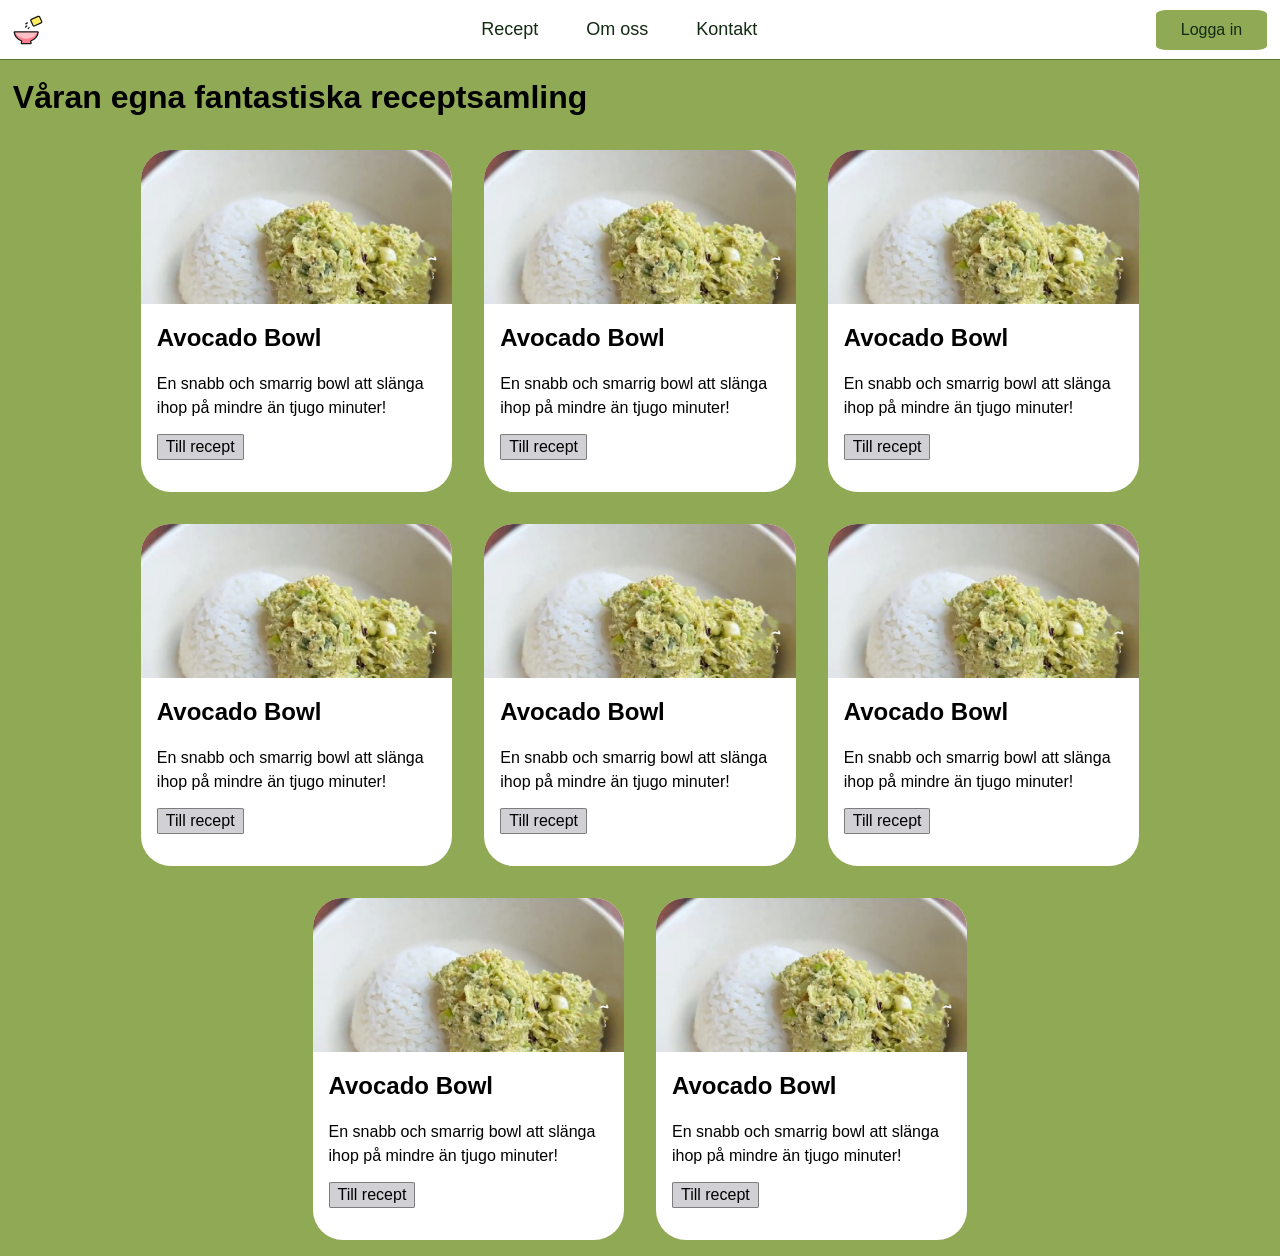
==== Recipe/home.html @ 4cb99a6f "adding homepage with cards" ====
<!DOCTYPE html>
<html lang="sv">

<head>
  <meta charset='utf-8'>
  <meta name='viewport' content='width' device-width, initial-scale=1'>
  <title>Recipes</title>
  <link rel='stylesheet' href='main.css'>
</head>

<body>

  <div class="navbar__top">
    <svg xmlns="http://www.w3.org/2000/svg" fill="none" viewBox="0 0 24 24" id="Seasoning-Food--Streamline-Ultimate"
      height="30" width="30">
      <desc>
        Seasoning Food Streamline Icon: https://streamlinehq.com
      </desc>
      <path fill="#ff808c"
        d="M20.1234 14.0086c0.0142 -0.0696 0.0127 -0.1416 -0.0044 -0.2106s-0.0493 -0.1334 -0.0945 -0.1883c-0.045 -0.055 -0.1017 -0.0992 -0.1661 -0.1295 -0.0643 -0.0303 -0.1346 -0.0458 -0.2056 -0.0455H1.4793c-0.071 -0.0002 -0.14115 0.0155 -0.20536 0.0458 -0.0642 0.0303 -0.12084 0.0746 -0.16581 0.1295 -0.04497 0.055 -0.07714 0.1193 -0.09417 0.1883 -0.01703 0.0688 -0.018499 0.1408 -0.0043 0.2103 0.28798 1.4915 0.95999 2.882 1.94967 4.0344 0.98968 1.1524 2.26279 2.0267 3.69367 2.5367 0.06172 0.022 0.11826 0.0565 0.16612 0.1011 0.04786 0.0448 0.08603 0.0988 0.11213 0.1589 0.02609 0.0602 0.03957 0.1249 0.03959 0.1904 0.00001 0.0656 -0.01343 0.1304 -0.0395 0.1905 -0.17854 0.4104 -0.271 0.8532 -0.27165 1.3008 0 0.1269 0.05039 0.2485 0.14008 0.3382 0.08969 0.0897 0.21134 0.1401 0.33817 0.1401H13.996c0.1269 0 0.2485 -0.0504 0.3382 -0.1401s0.1401 -0.2113 0.1401 -0.3382c-0.0002 -0.4492 -0.0926 -0.8936 -0.2717 -1.3056 -0.0264 -0.0602 -0.04 -0.1252 -0.0401 -0.1909 -0.0002 -0.0657 0.0132 -0.1308 0.0393 -0.1911 0.0261 -0.0603 0.0643 -0.1146 0.1125 -0.1595 0.048 -0.0448 0.1047 -0.0794 0.1667 -0.1013 1.4299 -0.5093 2.7024 -1.3827 3.6919 -2.5338 0.9894 -1.1512 1.6617 -2.5404 1.9505 -4.0306Z"
        stroke-width="1"></path>
      <path fill="#ffbfc5"
        d="M20.1234 14.0086c0.0142 -0.0696 0.0127 -0.1416 -0.0044 -0.2106s-0.0493 -0.1334 -0.0945 -0.1883c-0.045 -0.055 -0.1017 -0.0992 -0.1661 -0.1295 -0.0643 -0.0303 -0.1346 -0.0458 -0.2056 -0.0455H1.4793c-0.071 -0.0002 -0.14115 0.0155 -0.20536 0.0458 -0.0642 0.0303 -0.12084 0.0746 -0.16581 0.1295 -0.04497 0.055 -0.07714 0.1193 -0.09417 0.1883 -0.01703 0.0688 -0.018499 0.1408 -0.0043 0.2103 0.28798 1.4915 0.95999 2.882 1.94967 4.0344 0.98968 1.1524 2.26279 2.0267 3.69367 2.5367 0.06172 0.022 0.11826 0.0565 0.16612 0.1011 0.04786 0.0448 0.08603 0.0988 0.11213 0.1589 0.02609 0.0602 0.03957 0.1249 0.03959 0.1904 0.00001 0.0656 -0.01343 0.1304 -0.0395 0.1905 -0.17854 0.4104 -0.271 0.8532 -0.27165 1.3008 0 0.1269 0.05039 0.2485 0.14008 0.3382 0.08969 0.0897 0.21134 0.1401 0.33817 0.1401H13.996c0.1269 0 0.2485 -0.0504 0.3382 -0.1401s0.1401 -0.2113 0.1401 -0.3382c-0.0002 -0.4492 -0.0926 -0.8936 -0.2717 -1.3056 -0.0264 -0.0602 -0.04 -0.1252 -0.0401 -0.1909 -0.0002 -0.0657 0.0132 -0.1308 0.0393 -0.1911 0.0261 -0.0603 0.0643 -0.1146 0.1125 -0.1595 0.048 -0.0448 0.1047 -0.0794 0.1667 -0.1013 1.4299 -0.5093 2.7024 -1.3827 3.6919 -2.5338 0.9894 -1.1512 1.6617 -2.5404 1.9505 -4.0306Z"
        stroke-width="1"></path>
      <path fill="#ff808c"
        d="M20.0248 13.6088c-0.0451 -0.0548 -0.102 -0.0989 -0.1664 -0.129 -0.0643 -0.0302 -0.1346 -0.0456 -0.2056 -0.0451h-0.1502c-1.0378 3.1564 -4.6505 5.496 -8.9605 5.496 -4.30996 0 -7.92266 -2.3396 -8.96046 -5.496H1.4793c-0.071 -0.0002 -0.14115 0.0155 -0.20536 0.0458 -0.0642 0.0303 -0.12084 0.0746 -0.16581 0.1295 -0.04497 0.055 -0.07714 0.1193 -0.09417 0.1883 -0.01703 0.0688 -0.018499 0.1408 -0.0043 0.2103 0.28762 1.4917 0.9595 2.8824 1.94923 4.0348 0.98972 1.1525 2.26304 2.0267 3.6941 2.5363 0.06173 0.022 0.11827 0.0565 0.16613 0.1011 0.04786 0.0448 0.08603 0.0988 0.11213 0.159 0.02609 0.0601 0.03957 0.1248 0.03959 0.1904 0.00001 0.0655 -0.01343 0.1303 -0.0395 0.1904 -0.17854 0.4104 -0.271 0.8532 -0.27165 1.3008 0 0.1269 0.05039 0.2485 0.14008 0.3382 0.08969 0.0897 0.21134 0.1401 0.33817 0.1401H13.996c0.1269 0 0.2485 -0.0504 0.3382 -0.1401s0.1401 -0.2113 0.1401 -0.3382c-0.0002 -0.4491 -0.0926 -0.8936 -0.2717 -1.3056 -0.0264 -0.0602 -0.04 -0.1252 -0.0401 -0.1909 -0.0002 -0.0657 0.0132 -0.1308 0.0393 -0.1911 0.0261 -0.0603 0.0643 -0.1146 0.1125 -0.1595 0.048 -0.0448 0.1047 -0.0794 0.1667 -0.1013 1.4301 -0.5092 2.7027 -1.3825 3.6924 -2.5336 0.9896 -1.1512 1.662 -2.5405 1.9509 -4.0308 0.0143 -0.0698 0.0127 -0.1419 -0.0045 -0.2112 -0.0172 -0.0691 -0.0496 -0.1336 -0.095 -0.1886Z"
        stroke-width="1"></path>
      <path stroke="#191919" stroke-linecap="round" stroke-linejoin="round"
        d="M20.1234 14.0086c0.0142 -0.0696 0.0127 -0.1416 -0.0044 -0.2106s-0.0493 -0.1334 -0.0945 -0.1883c-0.045 -0.055 -0.1017 -0.0992 -0.1661 -0.1295 -0.0643 -0.0303 -0.1346 -0.0458 -0.2056 -0.0455H1.4793c-0.071 -0.0002 -0.14115 0.0155 -0.20536 0.0458 -0.0642 0.0303 -0.12084 0.0746 -0.16581 0.1295 -0.04497 0.055 -0.07714 0.1193 -0.09417 0.1883 -0.01703 0.0688 -0.018499 0.1408 -0.0043 0.2103 0.28798 1.4915 0.95999 2.882 1.94967 4.0344 0.98968 1.1524 2.26279 2.0267 3.69367 2.5367 0.06172 0.022 0.11826 0.0565 0.16612 0.1011 0.04786 0.0448 0.08603 0.0988 0.11213 0.1589 0.02609 0.0602 0.03957 0.1249 0.03959 0.1904 0.00001 0.0656 -0.01343 0.1304 -0.0395 0.1905 -0.17854 0.4104 -0.271 0.8532 -0.27165 1.3008 0 0.1269 0.05039 0.2485 0.14008 0.3382 0.08969 0.0897 0.21134 0.1401 0.33817 0.1401H13.996c0.1269 0 0.2485 -0.0504 0.3382 -0.1401s0.1401 -0.2113 0.1401 -0.3382c-0.0002 -0.4492 -0.0926 -0.8936 -0.2717 -1.3056 -0.0264 -0.0602 -0.04 -0.1252 -0.0401 -0.1909 -0.0002 -0.0657 0.0132 -0.1308 0.0393 -0.1911 0.0261 -0.0603 0.0643 -0.1146 0.1125 -0.1595 0.048 -0.0448 0.1047 -0.0794 0.1667 -0.1013 1.4299 -0.5093 2.7024 -1.3827 3.6919 -2.5338 0.9894 -1.1512 1.6617 -2.5404 1.9505 -4.0306Z"
        stroke-width="1"></path>
      <path fill="#ffef5e" stroke="#191919" stroke-linecap="round" stroke-linejoin="round"
        d="M22.9149 5.0443c0.0518 0.11454 0.0806 0.23818 0.0847 0.36384 0.004 0.12567 -0.0169 0.25089 -0.0613 0.36851 -0.0443 0.11762 -0.1116 0.22534 -0.1977 0.31698 -0.0861 0.09163 -0.1894 0.16539 -0.3039 0.21707l-5.4425 2.47159c-0.0857 0.03911 -0.1783 0.06092 -0.2724 0.0642 -0.0942 0.00328 -0.1881 -0.01204 -0.2764 -0.04509 -0.0881 -0.03305 -0.169 -0.08318 -0.2378 -0.14752 -0.0688 -0.06433 -0.1243 -0.14161 -0.1632 -0.2274l-1.7801 -3.92164c-0.0391 -0.08571 -0.0609 -0.1783 -0.0641 -0.27245 -0.0034 -0.09416 0.012 -0.18804 0.045 -0.27626 0.0331 -0.08823 0.0832 -0.16906 0.1475 -0.23789 0.0644 -0.06883 0.1417 -0.12429 0.2275 -0.16321l5.4463 -2.46967c0.1144 -0.05185 0.2381 -0.08061 0.3638 -0.08463 0.1257 -0.004018 0.2509 0.01678 0.3685 0.0612 0.1176 0.04441 0.2253 0.11159 0.3169 0.19767 0.0917 0.08608 0.1655 0.18939 0.2172 0.30401l1.582 3.48069Z"
        stroke-width="1"></path>
      <path stroke="#191919" stroke-linecap="round" stroke-linejoin="round" d="m10.2593 7.09601 1.2071 -0.77667"
        stroke-width="1"></path>
      <path stroke="#191919" stroke-linecap="round" stroke-linejoin="round" d="m12.1724 10.922 0.7288 -0.7767"
        stroke-width="1"></path>
      <path stroke="#191919" stroke-linecap="round" stroke-linejoin="round" d="m10.0322 9.66707 1.0206 -0.88667"
        stroke-width="1"></path>
    </svg>

    <nav aria-label="Main Navigation">
      <ul class="navbar__list" role="list">
        <li><a class="navbar__list__item" href="home.html">Recept</a></li>
        <li><a class="navbar__list__item" href="about.html">Om oss</a></li>
        <li><a class="navbar__list__item" href="contact.html">Kontakt</a></li>
      </ul>
    </nav>
    <button class="navbar__button" href="#">Logga in</button>
  </div>


  <header>
    <h1 class="hero-text">Våran egna fantastiska receptsamling</h1>

  </header>
  <main class="cards">

    <article class="card">
      <img class="card__image" src="images/Screenshot_headImg.jpg"
        alt="avocadoröra formad med glasskopa serverad med ris i en djup tallrik.">
      <div class="card__content">
        <h2>Avocado Bowl</h2>
        <p>En snabb och smarrig bowl att slänga ihop på mindre än tjugo minuter!</p>
        <footer>
          <a class="button" href="recipe.html">Till recept</a>
        </footer>
      </div>
    </article>

    <article class="card">
      <img class="card__image" src="images/Screenshot_headImg.jpg"
        alt="avocadoröra formad med glasskopa serverad med ris i en djup tallrik.">
      <div class="card__content">
        <h2>Avocado Bowl</h2>
        <p>En snabb och smarrig bowl att slänga ihop på mindre än tjugo minuter!</p>
        <footer>
          <a class="button" href="recipe.html">Till recept</a>
        </footer>
      </div>
    </article>

    <article class="card">
      <img class="card__image" src="images/Screenshot_headImg.jpg"
        alt="avocadoröra formad med glasskopa serverad med ris i en djup tallrik.">
      <div class="card__content">
        <h2>Avocado Bowl</h2>
        <p>En snabb och smarrig bowl att slänga ihop på mindre än tjugo minuter!</p>
        <footer>
          <a class="button" href="recipe.html">Till recept</a>
        </footer>
      </div>
    </article>

    <article class="card">
      <img class="card__image" src="images/Screenshot_headImg.jpg"
        alt="avocadoröra formad med glasskopa serverad med ris i en djup tallrik.">
      <div class="card__content">
        <h2>Avocado Bowl</h2>
        <p>En snabb och smarrig bowl att slänga ihop på mindre än tjugo minuter!</p>
        <footer>
          <a class="button" href="recipe.html">Till recept</a>
        </footer>
      </div>
    </article>

    <article class="card">
      <img class="card__image" src="images/Screenshot_headImg.jpg"
        alt="avocadoröra formad med glasskopa serverad med ris i en djup tallrik.">
      <div class="card__content">
        <h2>Avocado Bowl</h2>
        <p>En snabb och smarrig bowl att slänga ihop på mindre än tjugo minuter!</p>
        <footer>
          <a class="button" href="recipe.html">Till recept</a>
        </footer>
      </div>
    </article>

    <article class="card">
      <img class="card__image" src="images/Screenshot_headImg.jpg"
        alt="avocadoröra formad med glasskopa serverad med ris i en djup tallrik.">
      <div class="card__content">
        <h2>Avocado Bowl</h2>
        <p>En snabb och smarrig bowl att slänga ihop på mindre än tjugo minuter!</p>
        <footer>
          <a class="button" href="recipe.html">Till recept</a>
        </footer>
      </div>
    </article>

    <article class="card">
      <img class="card__image" src="images/Screenshot_headImg.jpg"
        alt="avocadoröra formad med glasskopa serverad med ris i en djup tallrik.">
      <div class="card__content">
        <h2>Avocado Bowl</h2>
        <p>En snabb och smarrig bowl att slänga ihop på mindre än tjugo minuter!</p>
        <footer>
          <a class="button" href="recipe.html">Till recept</a>
        </footer>
      </div>
    </article>

    <article class="card">
      <img class="card__image" src="images/Screenshot_headImg.jpg"
        alt="avocadoröra formad med glasskopa serverad med ris i en djup tallrik.">
      <div class="card__content">
        <h2>Avocado Bowl</h2>
        <p>En snabb och smarrig bowl att slänga ihop på mindre än tjugo minuter!</p>
        <footer>
          <a class="button" href="recipe.html">Till recept</a>
        </footer>
      </div>
    </article>

  </main>

</body>
---- Recipe/main.css ----
/***** CSS reset copied from Josh https://www.joshwcomeau.com/  *****/

/* 1. Use a more-intuitive box-sizing model */
*, *::before, *::after {
  box-sizing: border-box;
}

/* 2. Remove default margin */
*:not(dialog) {
  margin: 0;
  
}

body {
  /* 4. Increase line-height */
  line-height: var(--lh-normal);
  
}

a{
  text-decoration: none;

}

/* 6. Improve media defaults */
img, picture, video, canvas, svg {
  display: block;
  max-inline-size: 100%; /** tip from kevin powell **/ 
}


/* 7. Inherit fonts for form controls might not be neccessary for this site*/
input, button, textarea, select {
  font: inherit;
}

/* 8. Avoid text overflows */
p, h1, h2, h3, h4, h5, h6 {
  overflow-wrap: break-word;
}

/* 9. Improve line wrapping */
p {
  text-wrap: pretty;
}
h1, h2, h3, h4, h5, h6 {
  text-wrap: balance;
}



/**** Space for variables****/

:root {
    /* padding */
    --block-padding: 1rem 0;
    --paddding-xs: 0,5rem;
    --padding-s: 0.8rem;
    --padding-m: 1rem;
    --padding-l: 2rem; 


    /* line-heights */
    
    --lh-normal: 1.5;

    /* Colors */

    --color-white: white;
    --color-lime-cream: #ecf39e;
    --color-light-green-hover: #abc76c;
    --color-palm-green: #90a955;
    --color-fern-green: #4f772d;
    --color-hunter-green: #31572c;
    --color-evergreen: #132a13;
    
    
    /* font family */
    --ff-main-heading: "Spicy Rice", serif;
    --ff-main: "Segoe UI",Arial, Helvetica, sans-serif;
    --ff-small: Georgia, 'Times New Roman', Times, serif;

    /* font size */
    --fs-main-heading: 3rem;
    --fs-small: 0.8rem;


    /* font weigth */
    --fw-main-heading: 400;
    --fw-small: 200;

}


/**** CSS styling *****/ 


body{
    font-family:var(--ff-main);
    background-color:var(--color-palm-green);
}



.navbar__top{
  position: sticky;
  top: 0;

  background-color:var(--color-white);

  display: flex;
  flex-wrap: wrap;
  justify-content: space-between;
  align-items: center;
  padding-inline: 0.8rem;
  border-bottom: solid var(--color-fern-green) 1px;
  
  
  .navbar__list{
    display: flex;
    flex-wrap: wrap;
    padding-inline: 1,5rem;
    padding-block: 1rem;
    justify-content: center;
    gap: 1rem;
    list-style-type: none;


   
}

}

 .navbar__list__item{
      padding: var(--padding-m); /* making them big enough to click */
      color: var(--color-evergreen);
      border-radius: 10%;
      font-size: large;
      

   
   
    }
    .navbar__list__item:hover{
      background-color: var(--color-lime-cream);

  }
  button:hover{
    cursor: pointer;
    background-color: var(--color-light-green-hover);
  }

.navbar__button{
    color:var(--color-evergreen);
    background-color: var(--color-palm-green);
    border-radius: 10%;
    padding: 0.5rem 2%;
    border: none;
}

/**************** recept sidan *****************/
.container {
    max-width: 70%;
    margin-inline: auto; 
    margin-block-end: 5%; /* added margin on the bottom  with logical properties*/
    background-color:var(--color-white);
}


/* I have problem setting a fixed height for the img..  */

.heropic{
    
    object-fit: cover;
    
    
}

.main__content{
  padding: var(--padding-l);
}

/* Added color and a specfic line height for the biggest heading, used em as line-height */
.main__heading{
    font-family: var(--ff-main-heading);
    font-weight: var(--fw-main-heading);
    font-size: var(--fs-main-heading);
    
    padding: var(--block-padding);
    color:var(--color-hunter-green);
    line-height: 1em;
 
}
/* styling for greybox in header */
.greybox {
    padding: var(--padding-s);
     background-color: lightgrey;
   
}

/* padding between elements using psuedo class */
 :is(h2,p){
  padding: var(--block-padding);
}

   

/* trying on  a pseudo classs selector for styling small txt p*/
.section:has(ul) p{
 font-style: italic;
 font-family:var(--ff-small);
 font-size: var(--fs-small);
 font-weight: var(--fw-small);
 
}

.ingredient__list{
  padding-inline-start: 40px;
}

/* using flex to postion pictures next to eachother and be responsiv */

.pictures {  
    display: flex;
    flex-wrap: wrap;
    gap: 5%;
   
  
    
}

.pictures__item {
    margin-block-end: 1rem;

}


/************* "hem" sidan **********/

.hero-text{
 padding: var(--padding-s);   
}


.cards{
  display: flex;
  flex-wrap: wrap;
  justify-content: center;
  
  padding: var(--padding-m);
  gap: 2rem;
  

}
.card{
  background-color: var(--color-white);
  
  
  border-radius: 30px;
 
   max-inline-size: 35ch;

  .card__content{
  padding: var(--padding-m);
  padding-block-end: 2rem;
  & > h2{
  padding: 0%;
  
  }
  
}


.card__image{
  border-start-end-radius: 30px;
  border-start-start-radius: 30px;
}
a.button{
  border: 1px solid rgb(126, 125, 125);
  background-color:rgb(209, 209, 213);
  padding: 0.2em 0.5em;
  color: black;
  border-radius: 5%;
  

}
}
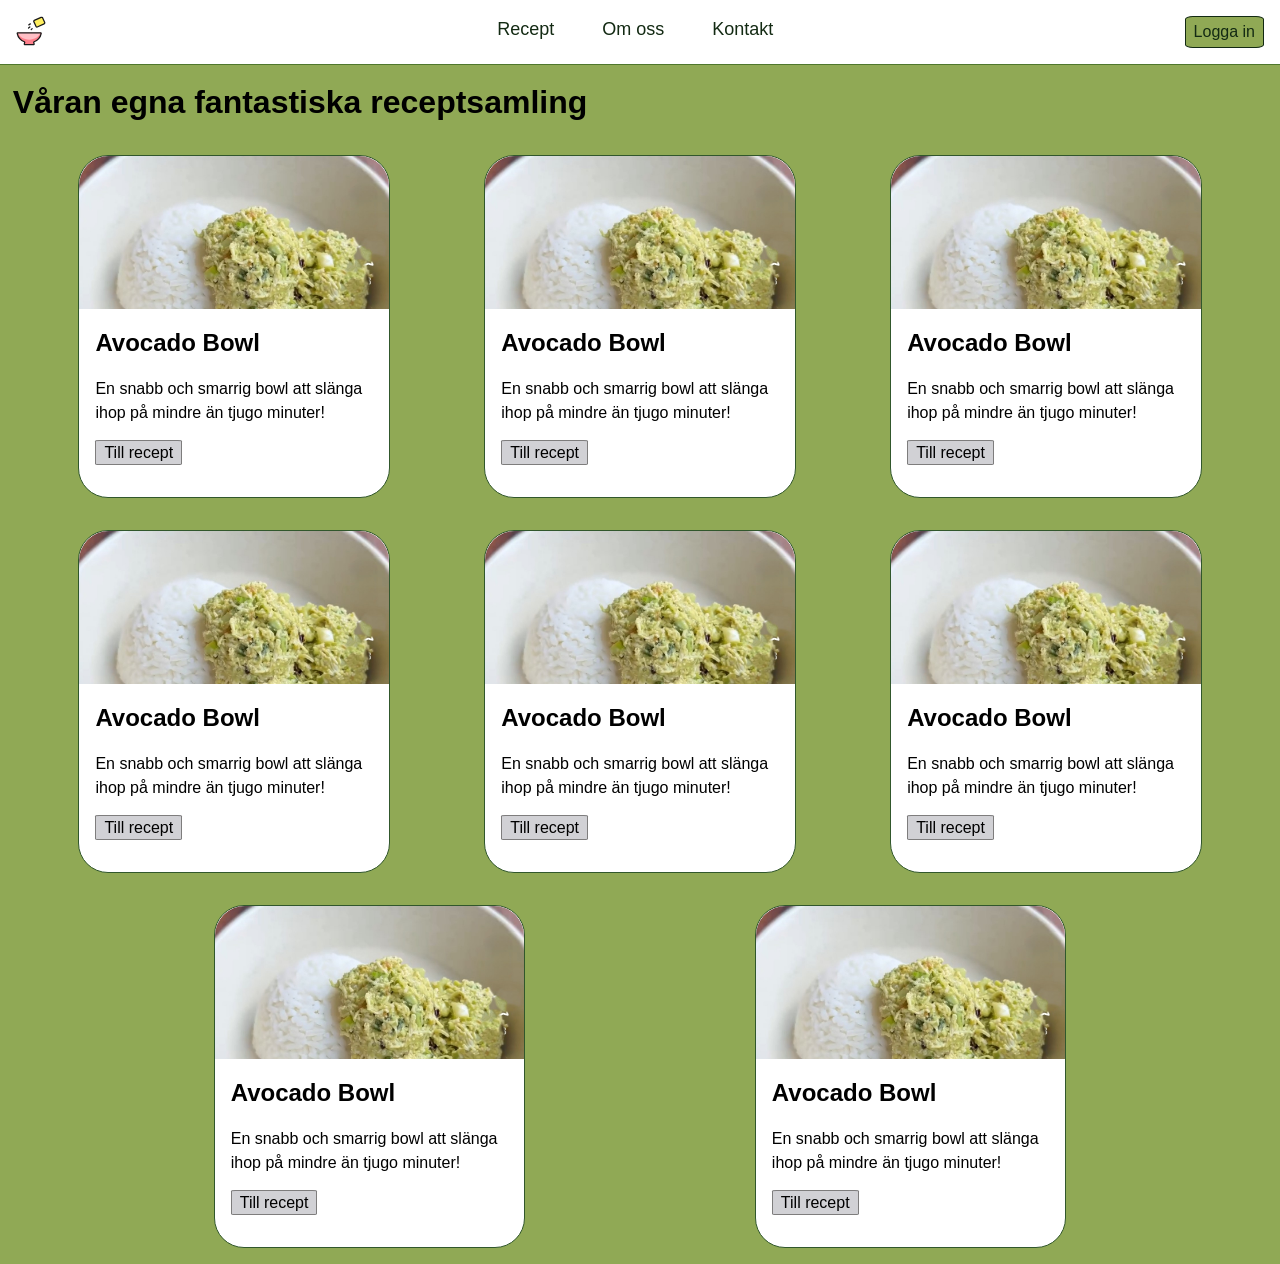
==== commit 61701ab2: "small clean up" ====
--- a/Recipe/home.html
+++ b/Recipe/home.html
@@ -11,7 +11,7 @@
 <body>
 
   <div class="navbar__top">
-    <svg xmlns="http://www.w3.org/2000/svg" fill="none" viewBox="0 0 24 24" id="Seasoning-Food--Streamline-Ultimate"
+    <svg  aria-hidden="true" xmlns="http://www.w3.org/2000/svg" fill="none" viewBox="0 0 24 24" id="Seasoning-Food--Streamline-Ultimate"
       height="30" width="30">
       <desc>
         Seasoning Food Streamline Icon: https://streamlinehq.com
--- a/Recipe/main.css
+++ b/Recipe/main.css
@@ -1,41 +1,54 @@
 /***** CSS reset copied from Josh https://www.joshwcomeau.com/  *****/
 
 /* 1. Use a more-intuitive box-sizing model */
-*, *::before, *::after {
+*,
+*::before,
+*::after {
   box-sizing: border-box;
 }
 
 /* 2. Remove default margin */
 *:not(dialog) {
   margin: 0;
-  
 }
 
 body {
   /* 4. Increase line-height */
   line-height: var(--lh-normal);
-  
-}
-
-a{
+}
+
+a {
   text-decoration: none;
-
 }
 
 /* 6. Improve media defaults */
-img, picture, video, canvas, svg {
+img,
+picture,
+video,
+canvas,
+svg {
   display: block;
-  max-inline-size: 100%; /** tip from kevin powell **/ 
+  max-inline-size: 100%;
+  /** tip from kevin powell **/
 }
 
 
 /* 7. Inherit fonts for form controls might not be neccessary for this site*/
-input, button, textarea, select {
+input,
+button,
+textarea,
+select {
   font: inherit;
 }
 
 /* 8. Avoid text overflows */
-p, h1, h2, h3, h4, h5, h6 {
+p,
+h1,
+h2,
+h3,
+h4,
+h5,
+h6 {
   overflow-wrap: break-word;
 }
 
@@ -43,7 +56,13 @@
 p {
   text-wrap: pretty;
 }
-h1, h2, h3, h4, h5, h6 {
+
+h1,
+h2,
+h3,
+h4,
+h5,
+h6 {
   text-wrap: balance;
 }
 
@@ -52,238 +71,224 @@
 /**** Space for variables****/
 
 :root {
-    /* padding */
-    --block-padding: 1rem 0;
-    --paddding-xs: 0,5rem;
-    --padding-s: 0.8rem;
-    --padding-m: 1rem;
-    --padding-l: 2rem; 
-
-
-    /* line-heights */
-    
-    --lh-normal: 1.5;
-
-    /* Colors */
-
-    --color-white: white;
-    --color-lime-cream: #ecf39e;
-    --color-light-green-hover: #abc76c;
-    --color-palm-green: #90a955;
-    --color-fern-green: #4f772d;
-    --color-hunter-green: #31572c;
-    --color-evergreen: #132a13;
-    
-    
-    /* font family */
-    --ff-main-heading: "Spicy Rice", serif;
-    --ff-main: "Segoe UI",Arial, Helvetica, sans-serif;
-    --ff-small: Georgia, 'Times New Roman', Times, serif;
-
-    /* font size */
-    --fs-main-heading: 3rem;
-    --fs-small: 0.8rem;
-
-
-    /* font weigth */
-    --fw-main-heading: 400;
-    --fw-small: 200;
-
-}
-
-
-/**** CSS styling *****/ 
-
-
-body{
-    font-family:var(--ff-main);
-    background-color:var(--color-palm-green);
-}
-
-
-
-.navbar__top{
+  /* padding */
+  --block-padding: 1rem 0;
+  --paddding-xs: 0, 5rem;
+  --padding-s: 0.8rem;
+  --padding-m: 1rem;
+  --padding-l: 2rem;
+  --padding-button: 0.2em 0.5em;
+
+
+  /* line-heights */
+
+  --lh-normal: 1.5;
+
+  /* Colors */
+
+  --color-white: white;
+  --color-lime-cream: #ecf39e;
+  --color-light-green-hover: #abc76c;
+  --color-palm-green: #90a955;
+  --color-fern-green: #4f772d;
+  --color-hunter-green: #31572c;
+  --color-evergreen: #132a13;
+
+
+  /* font family */
+  --ff-main-heading: "Spicy Rice", serif;
+  --ff-main: "Segoe UI", Arial, Helvetica, sans-serif;
+  --ff-small: Georgia, 'Times New Roman', Times, serif;
+
+  /* font size */
+  --fs-main-heading: 3rem;
+  --fs-small: 0.8rem;
+
+
+  /* font weigth */
+  --fw-main-heading: 400;
+  --fw-small: 200;
+
+}
+
+
+/**** CSS styling *****/
+
+
+body {
+  font-family: var(--ff-main);
+  background-color: var(--color-palm-green);
+}
+
+.navbar__top {
   position: sticky;
   top: 0;
 
-  background-color:var(--color-white);
+  background-color: var(--color-white);
 
   display: flex;
   flex-wrap: wrap;
   justify-content: space-between;
-  align-items: center;
-  padding-inline: 0.8rem;
-  border-bottom: solid var(--color-fern-green) 1px;
   
-  
-  .navbar__list{
+  padding: var(--padding-m);
+  border-block-end: solid var(--color-fern-green) 1px; /* logical prop*/
+
+
+  .navbar__list {
     display: flex;
     flex-wrap: wrap;
-    padding-inline: 1,5rem;
-    padding-block: 1rem;
     justify-content: center;
     gap: 1rem;
+    
     list-style-type: none;
-
-
-   
-}
-
-}
-
- .navbar__list__item{
-      padding: var(--padding-m); /* making them big enough to click */
-      color: var(--color-evergreen);
-      border-radius: 10%;
-      font-size: large;
-      
-
-   
-   
-    }
-    .navbar__list__item:hover{
-      background-color: var(--color-lime-cream);
-
-  }
-  button:hover{
-    cursor: pointer;
-    background-color: var(--color-light-green-hover);
-  }
-
-.navbar__button{
-    color:var(--color-evergreen);
-    background-color: var(--color-palm-green);
-    border-radius: 10%;
-    padding: 0.5rem 2%;
-    border: none;
+  }
+
+}
+
+.navbar__list__item {
+  padding: var(--padding-m); /* making them big enough to click */
+  color: var(--color-evergreen);
+  border-radius: 10%;
+  font-size: large;
+}
+
+.navbar__list__item:hover {
+  background-color: var(--color-lime-cream);
+}
+
+button:hover {
+  cursor: pointer;
+  background-color: var(--color-light-green-hover);
+}
+
+.navbar__button {
+  color: var(--color-evergreen);
+  background-color: var(--color-palm-green);
+
+  padding: var(--padding-button);
+  
+  border-radius: 10%;
+  border: 1px solid var(--color-evergreen);
 }
 
 /**************** recept sidan *****************/
 .container {
-    max-width: 70%;
-    margin-inline: auto; 
-    margin-block-end: 5%; /* added margin on the bottom  with logical properties*/
-    background-color:var(--color-white);
+  max-inline-size: 70%;  /* logical prop*/
+  margin-inline: auto;
+  margin-block-end: 5%;  /* added margin on the bottom  with logical properties*/
+  background-color: var(--color-white);
 }
 
 
 /* I have problem setting a fixed height for the img..  */
 
-.heropic{
-    
-    object-fit: cover;
-    
-    
-}
-
-.main__content{
+.heropic {
+  object-fit: cover;
+}
+
+.main__content {
   padding: var(--padding-l);
 }
 
 /* Added color and a specfic line height for the biggest heading, used em as line-height */
-.main__heading{
-    font-family: var(--ff-main-heading);
-    font-weight: var(--fw-main-heading);
-    font-size: var(--fs-main-heading);
-    
-    padding: var(--block-padding);
-    color:var(--color-hunter-green);
-    line-height: 1em;
- 
-}
+.main__heading {
+  font-family: var(--ff-main-heading);
+  font-weight: var(--fw-main-heading);
+  font-size: var(--fs-main-heading);
+
+  padding: var(--block-padding);
+  color: var(--color-hunter-green);
+  line-height: 1em;
+
+}
+
 /* styling for greybox in header */
 .greybox {
-    padding: var(--padding-s);
-     background-color: lightgrey;
-   
+  padding: var(--padding-s);
+  background-color: lightgrey;
+
 }
 
 /* padding between elements using psuedo class */
- :is(h2,p){
+:is(h2, p) {
   padding: var(--block-padding);
 }
 
-   
+
 
 /* trying on  a pseudo classs selector for styling small txt p*/
-.section:has(ul) p{
- font-style: italic;
- font-family:var(--ff-small);
- font-size: var(--fs-small);
- font-weight: var(--fw-small);
- 
-}
-
-.ingredient__list{
-  padding-inline-start: 40px;
-}
+.section:has(ul) p {
+  font-style: italic;
+  font-family: var(--ff-small);
+  font-size: var(--fs-small);
+  font-weight: var(--fw-small);
+
+}
+
+
 
 /* using flex to postion pictures next to eachother and be responsiv */
 
-.pictures {  
-    display: flex;
-    flex-wrap: wrap;
-    gap: 5%;
-   
-  
-    
-}
-
-.pictures__item {
-    margin-block-end: 1rem;
-
-}
-
-
-/************* "hem" sidan **********/
-
-.hero-text{
- padding: var(--padding-s);   
-}
-
-
-.cards{
+.pictures {
   display: flex;
   flex-wrap: wrap;
-  justify-content: center;
-  
+  gap: 5% 5%;
+}
+
+.pictures__item {
+   margin-block-end: 1rem; /* logical prop*/
+}
+
+
+/************* "hem" sidan **********/
+
+.hero-text {
+  padding: var(--padding-s);
+}
+
+
+.cards {
+  display: flex;
+  flex-wrap: wrap;
+  justify-content: space-evenly; /* lekt med lite olika här*/
+
   padding: var(--padding-m);
   gap: 2rem;
-  
-
-}
-.card{
+
+
+}
+
+.card {
   background-color: var(--color-white);
-  
-  
+
   border-radius: 30px;
- 
-   max-inline-size: 35ch;
-
-  .card__content{
-  padding: var(--padding-m);
-  padding-block-end: 2rem;
-  & > h2{
-  padding: 0%;
-  
-  }
-  
-}
-
-
-.card__image{
-  border-start-end-radius: 30px;
-  border-start-start-radius: 30px;
-}
-a.button{
-  border: 1px solid rgb(126, 125, 125);
-  background-color:rgb(209, 209, 213);
-  padding: 0.2em 0.5em;
-  color: black;
-  border-radius: 5%;
-  
-
-}
-}
-
-
+
+  max-inline-size: 35ch;
+  border: 1px solid var(--color-hunter-green);
+
+  .card__content {
+    padding: var(--padding-m);
+    padding-block-end: 2rem;
+
+    &>h2 {
+      padding: 0%;
+
+    }
+
+  }
+
+  .card__image {
+    border-start-end-radius: 30px;
+    border-start-start-radius: 30px;
+  }
+
+  a.button {
+    border: 1px solid rgb(126, 125, 125);
+    background-color: rgb(209, 209, 213);
+    padding: 0.2em 0.5em;
+    color: black;
+    border-radius: 5%;
+
+
+  }
+}
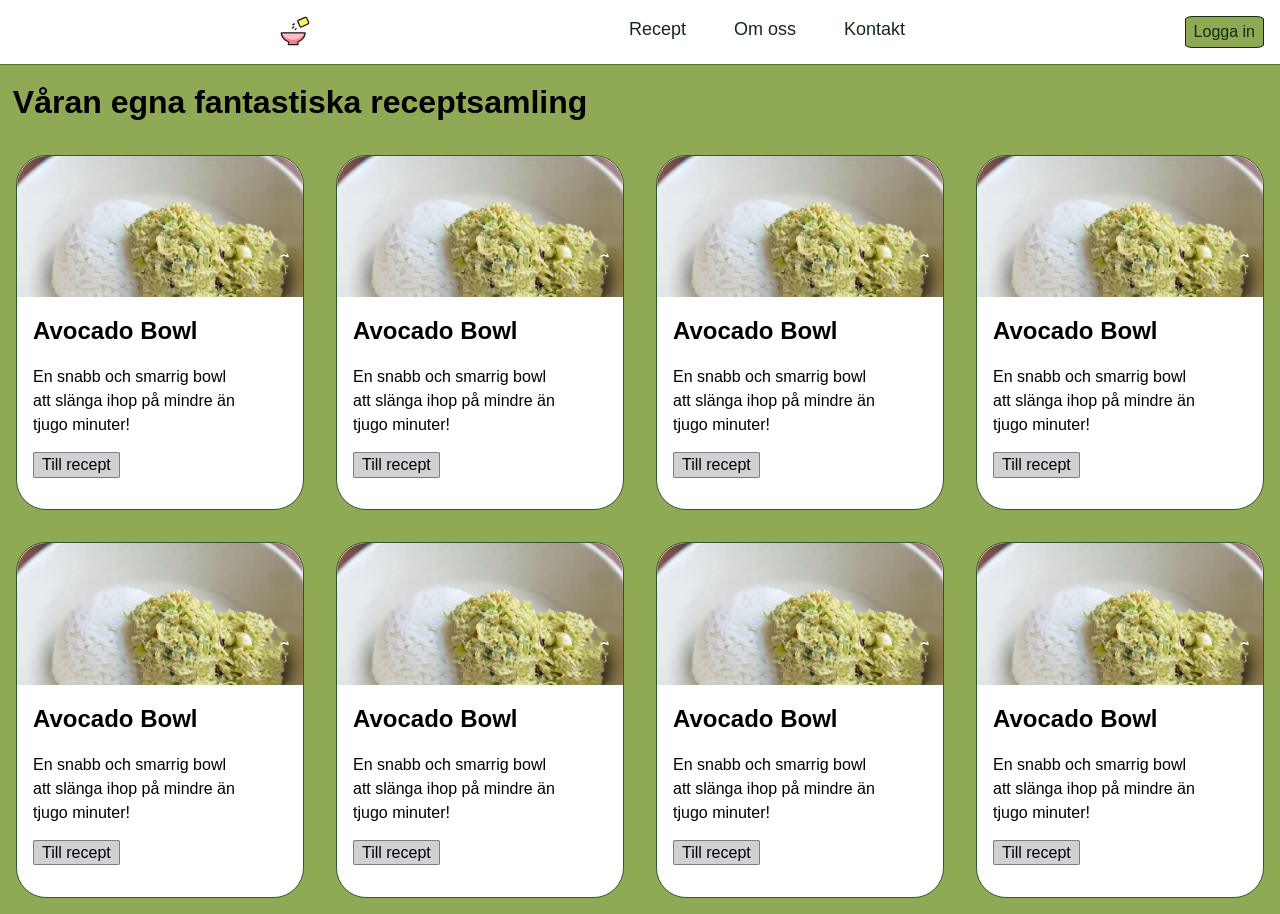
==== commit 19a5f817: "added Login page with form" ====
--- a/Recipe/home.html
+++ b/Recipe/home.html
@@ -10,9 +10,9 @@
 
 <body>
 
-  <div class="navbar__top">
-    <svg  aria-hidden="true" xmlns="http://www.w3.org/2000/svg" fill="none" viewBox="0 0 24 24" id="Seasoning-Food--Streamline-Ultimate"
-      height="30" width="30">
+  <nav aria-label="Main Navigation" class="navbar__top">
+    <a href=""></a><svg aria-hidden="true" xmlns="http://www.w3.org/2000/svg" fill="none" viewBox="0 0 24 24"
+      id="Seasoning-Food--Streamline-Ultimate" height="30" width="30">
       <desc>
         Seasoning Food Streamline Icon: https://streamlinehq.com
       </desc>
@@ -38,16 +38,13 @@
       <path stroke="#191919" stroke-linecap="round" stroke-linejoin="round" d="m10.0322 9.66707 1.0206 -0.88667"
         stroke-width="1"></path>
     </svg>
-
-    <nav aria-label="Main Navigation">
-      <ul class="navbar__list" role="list">
-        <li><a class="navbar__list__item" href="home.html">Recept</a></li>
-        <li><a class="navbar__list__item" href="about.html">Om oss</a></li>
-        <li><a class="navbar__list__item" href="contact.html">Kontakt</a></li>
-      </ul>
-    </nav>
-    <button class="navbar__button" href="#">Logga in</button>
-  </div>
+    <ul class="navbar__list" role="list">
+      <li><a class="navbar__list__item" href="home.html">Recept</a></li>
+      <li><a class="navbar__list__item" href="about.html">Om oss</a></li>
+      <li><a class="navbar__list__item" href="contact.html">Kontakt</a></li>
+    </ul>
+    <a href="login.html"><button class="navbar__button">Logga in</button></a>
+  </nav>
 
 
   <header>
--- a/Recipe/main.css
+++ b/Recipe/main.css
@@ -227,31 +227,32 @@
 
 
 
-/* using flex to postion pictures next to eachother and be responsiv */
+/* Changed to grid */
 
 .pictures {
+  display: grid;
+  gap: 1rem;;
+  grid-template-columns: repeat(auto-fit, minmax(min(350px,100%), 1fr));
+}
+
+
+/************* "hem" sidan **********/
+
+.hero-text {
+  padding: var(--padding-s);
+}
+
+
+.cards {
+
+  /*
   display: flex;
   flex-wrap: wrap;
-  gap: 5% 5%;
-}
-
-.pictures__item {
-   margin-block-end: 1rem; /* logical prop*/
-}
-
-
-/************* "hem" sidan **********/
-
-.hero-text {
-  padding: var(--padding-s);
-}
-
-
-.cards {
-  display: flex;
-  flex-wrap: wrap;
-  justify-content: space-evenly; /* lekt med lite olika här*/
-
+  justify-content: space-evenly; lekt med lite olika här
+  changed to grid here.
+  */
+  display:grid;
+  grid-template-columns: repeat(auto-fit,minmax(min(250px,100%),1fr));
   padding: var(--padding-m);
   gap: 2rem;
 
@@ -291,4 +292,40 @@
 
 
   }
-}+}
+
+
+/** logging in page **/
+
+.login-heading{
+  color: var(--color-evergreen);
+}
+
+.form{
+  display:grid;
+  gap:.5rem;
+  margin: 10% auto;
+  padding: 2rem;
+  max-width: 70%;   /* might wanna make more responsive */
+  background-color: antiquewhite;
+  border-radius: 5%; 
+}
+
+.form__group{
+  display: grid;
+  padding: 0.2rem;
+  
+  & input, & select{
+    padding: 0.5rem; 
+  }
+}
+
+input:not([type="checkbox"]){
+  width: 100%;
+}
+  
+
+.form button{
+  justify-self: start;
+}
+
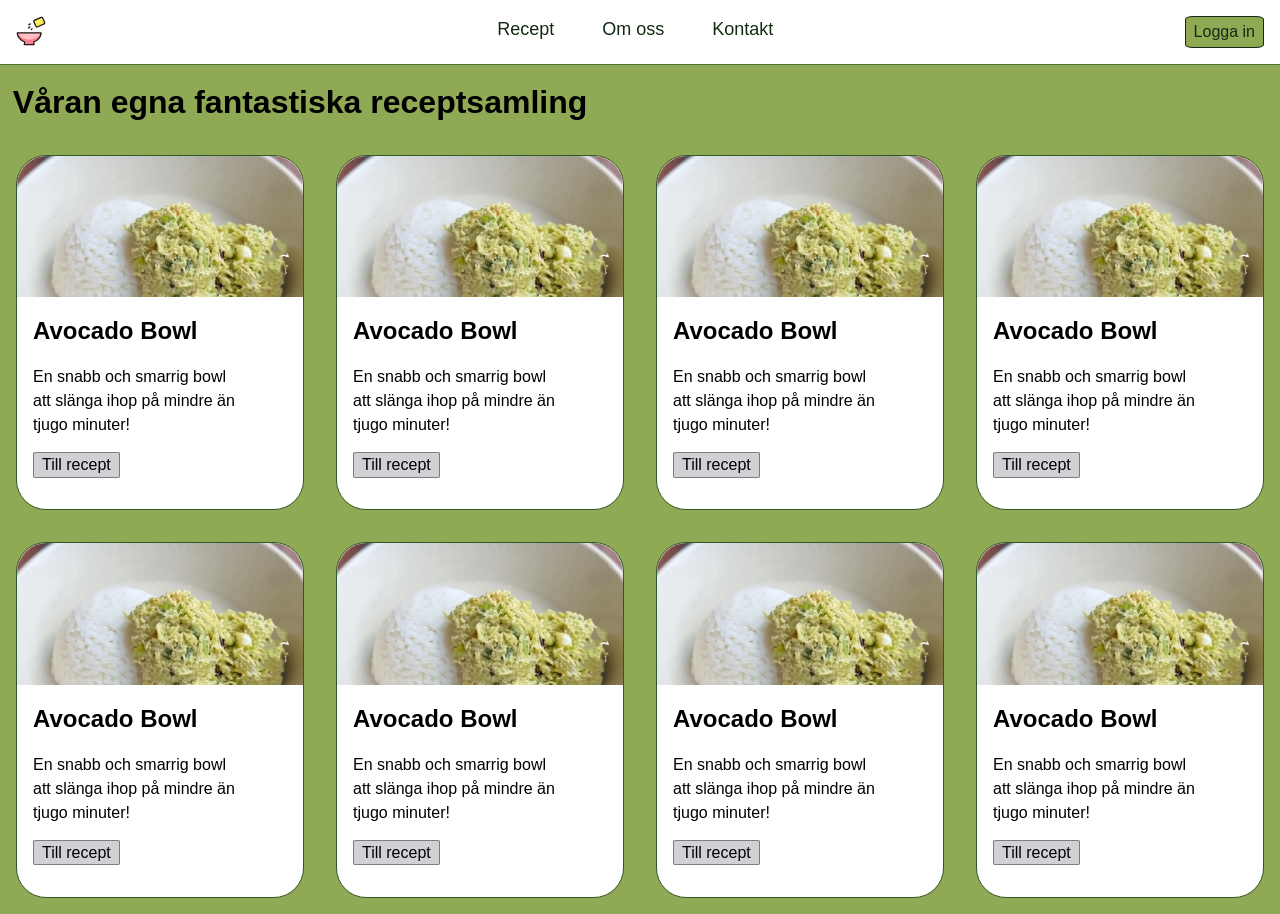
==== commit f8b3e571: "updates login.html responsivenss +navbar links" ====
--- a/Recipe/home.html
+++ b/Recipe/home.html
@@ -11,7 +11,7 @@
 <body>
 
   <nav aria-label="Main Navigation" class="navbar__top">
-    <a href=""></a><svg aria-hidden="true" xmlns="http://www.w3.org/2000/svg" fill="none" viewBox="0 0 24 24"
+    <a href="home.html"><svg aria-hidden="true" xmlns="http://www.w3.org/2000/svg" fill="none" viewBox="0 0 24 24"
       id="Seasoning-Food--Streamline-Ultimate" height="30" width="30">
       <desc>
         Seasoning Food Streamline Icon: https://streamlinehq.com
@@ -37,7 +37,7 @@
         stroke-width="1"></path>
       <path stroke="#191919" stroke-linecap="round" stroke-linejoin="round" d="m10.0322 9.66707 1.0206 -0.88667"
         stroke-width="1"></path>
-    </svg>
+    </svg></a>
     <ul class="navbar__list" role="list">
       <li><a class="navbar__list__item" href="home.html">Recept</a></li>
       <li><a class="navbar__list__item" href="about.html">Om oss</a></li>
--- a/Recipe/main.css
+++ b/Recipe/main.css
@@ -304,9 +304,9 @@
 .form{
   display:grid;
   gap:.5rem;
-  margin: 10% auto;
+  margin: 5% auto;
   padding: 2rem;
-  max-width: 70%;   /* might wanna make more responsive */
+  width: min(95%, 100vh);   
   background-color: antiquewhite;
   border-radius: 5%; 
 }
@@ -317,6 +317,10 @@
   
   & input, & select{
     padding: 0.5rem; 
+    accent-color: var(--color-palm-green);
+  }
+  label{
+    font-weight: 600;
   }
 }
 
